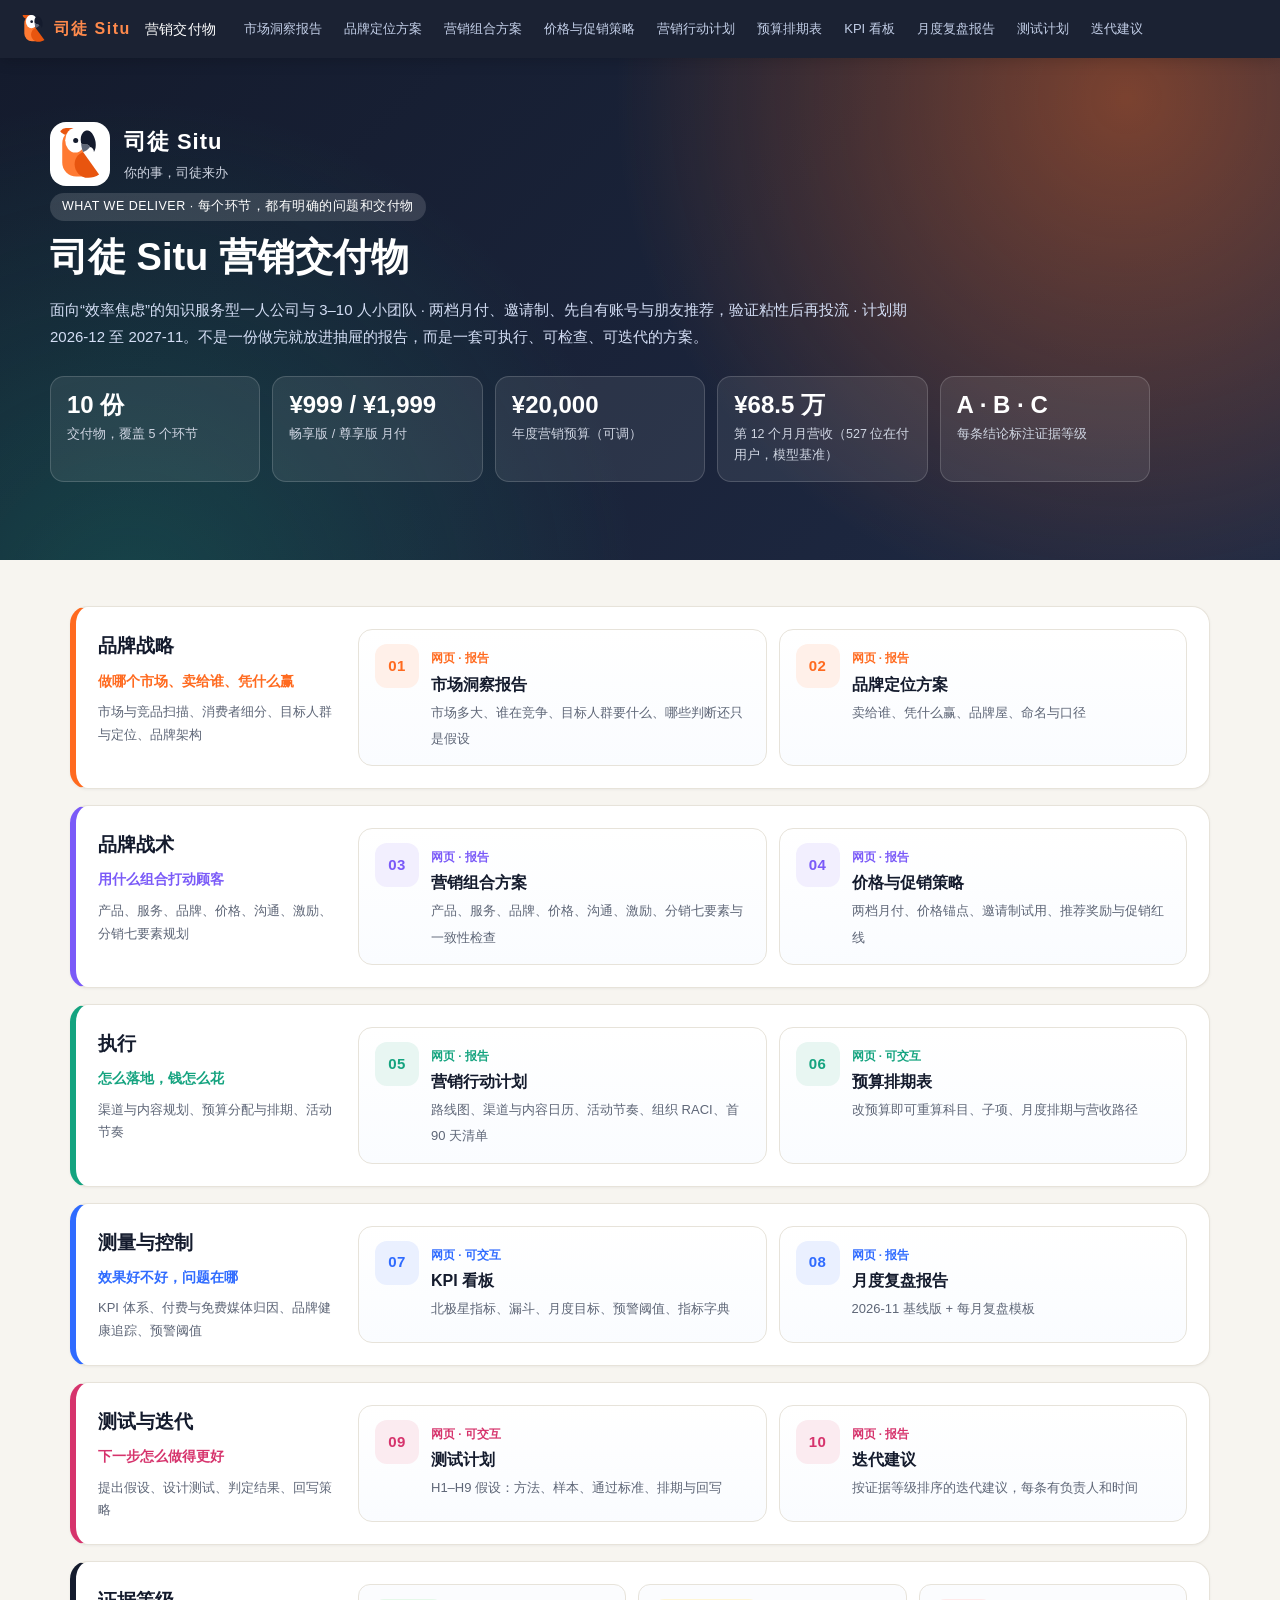
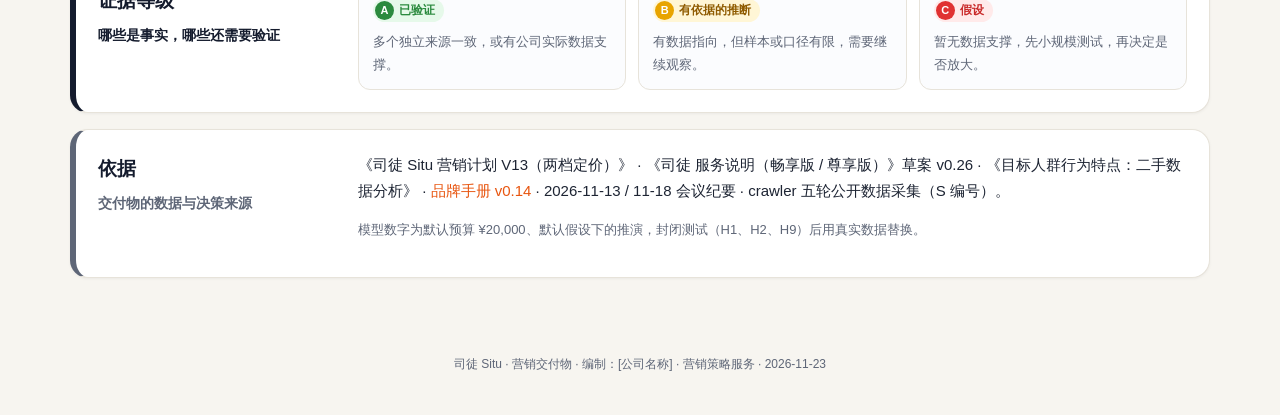
==== public/index.html @ c304c750 "司徒 Situ 营销交付物（10 份，HTML 版）" ====
<!DOCTYPE html>
<html lang="zh-CN"><head><meta charset="UTF-8"><meta name="viewport" content="width=device-width, initial-scale=1">
<title>司徒 Situ · 营销交付物</title><link rel="icon" href="favicon.svg"><link rel="stylesheet" href="assets/style.css"></head>
<body>
<header class="top"><a class="logo" href="index.html"><img src="assets/logo.svg" alt=""><b>司徒 Situ</b>营销交付物</a>
<nav class="topnav"><a href="d01.html">市场洞察报告</a><a href="d02.html">品牌定位方案</a><a href="d03.html">营销组合方案</a><a href="d04.html">价格与促销策略</a><a href="d05.html">营销行动计划</a><a href="d06.html">预算排期表</a><a href="d07.html">KPI 看板</a><a href="d08.html">月度复盘报告</a><a href="d09.html">测试计划</a><a href="d10.html">迭代建议</a></nav></header>
<section class="home-hero"><div class="in">
<div class="brand"><img src="assets/logo.svg" alt="司徒 Situ"><div><b>司徒 Situ</b><span>你的事，司徒来办</span></div></div>
<span class="tag">WHAT WE DELIVER · 每个环节，都有明确的问题和交付物</span>
<h1>司徒 Situ 营销交付物</h1>
<p>面向“效率焦虑”的知识服务型一人公司与 3–10 人小团队 · 两档月付、邀请制、先自有账号与朋友推荐，验证粘性后再投流 · 计划期 2026-12 至 2027-11。不是一份做完就放进抽屉的报告，而是一套可执行、可检查、可迭代的方案。</p>
<div class="cards" style="margin-top:26px;max-width:1100px"><div class="cardk" style="background:rgba(255,255,255,.08);border-color:rgba(255,255,255,.16)"><div class="v" style="color:#fff">10 份</div><div class="l" style="color:#cfd5e2">交付物，覆盖 5 个环节</div></div><div class="cardk" style="background:rgba(255,255,255,.08);border-color:rgba(255,255,255,.16)"><div class="v" style="color:#fff">¥999 / ¥1,999</div><div class="l" style="color:#cfd5e2">畅享版 / 尊享版 月付</div></div><div class="cardk" style="background:rgba(255,255,255,.08);border-color:rgba(255,255,255,.16)"><div class="v" style="color:#fff">¥20,000</div><div class="l" style="color:#cfd5e2">年度营销预算（可调）</div></div><div class="cardk" style="background:rgba(255,255,255,.08);border-color:rgba(255,255,255,.16)"><div class="v" style="color:#fff">¥68.5 万</div><div class="l" style="color:#cfd5e2">第 12 个月月营收（527 位在付用户，模型基准）</div></div><div class="cardk" style="background:rgba(255,255,255,.08);border-color:rgba(255,255,255,.16)"><div class="v" style="color:#fff">A · B · C</div><div class="l" style="color:#cfd5e2">每条结论标注证据等级</div></div></div></div></section>
<div class="wrap">
<section class="stage" style="--c:#FF6A1F"><div><h3>品牌战略</h3><div class="q">做哪个市场、卖给谁、凭什么赢</div><div class="w">市场与竞品扫描、消费者细分、目标人群与定位、品牌架构</div></div><div class="ds"><a class="dcard" href="d01.html"><span class="ic">01</span><div><em>网页 · 报告</em><b>市场洞察报告</b><span>市场多大、谁在竞争、目标人群要什么、哪些判断还只是假设</span></div></a><a class="dcard" href="d02.html"><span class="ic">02</span><div><em>网页 · 报告</em><b>品牌定位方案</b><span>卖给谁、凭什么赢、品牌屋、命名与口径</span></div></a></div></section><section class="stage" style="--c:#7a5af8"><div><h3>品牌战术</h3><div class="q">用什么组合打动顾客</div><div class="w">产品、服务、品牌、价格、沟通、激励、分销七要素规划</div></div><div class="ds"><a class="dcard" href="d03.html"><span class="ic">03</span><div><em>网页 · 报告</em><b>营销组合方案</b><span>产品、服务、品牌、价格、沟通、激励、分销七要素与一致性检查</span></div></a><a class="dcard" href="d04.html"><span class="ic">04</span><div><em>网页 · 报告</em><b>价格与促销策略</b><span>两档月付、价格锚点、邀请制试用、推荐奖励与促销红线</span></div></a></div></section><section class="stage" style="--c:#14A37F"><div><h3>执行</h3><div class="q">怎么落地，钱怎么花</div><div class="w">渠道与内容规划、预算分配与排期、活动节奏</div></div><div class="ds"><a class="dcard" href="d05.html"><span class="ic">05</span><div><em>网页 · 报告</em><b>营销行动计划</b><span>路线图、渠道与内容日历、活动节奏、组织 RACI、首 90 天清单</span></div></a><a class="dcard" href="d06.html"><span class="ic">06</span><div><em>网页 · 可交互</em><b>预算排期表</b><span>改预算即可重算科目、子项、月度排期与营收路径</span></div></a></div></section><section class="stage" style="--c:#2f6bff"><div><h3>测量与控制</h3><div class="q">效果好不好，问题在哪</div><div class="w">KPI 体系、付费与免费媒体归因、品牌健康追踪、预警阈值</div></div><div class="ds"><a class="dcard" href="d07.html"><span class="ic">07</span><div><em>网页 · 可交互</em><b>KPI 看板</b><span>北极星指标、漏斗、月度目标、预警阈值、指标字典</span></div></a><a class="dcard" href="d08.html"><span class="ic">08</span><div><em>网页 · 报告</em><b>月度复盘报告</b><span>2026-11 基线版 + 每月复盘模板</span></div></a></div></section><section class="stage" style="--c:#d6336c"><div><h3>测试与迭代</h3><div class="q">下一步怎么做得更好</div><div class="w">提出假设、设计测试、判定结果、回写策略</div></div><div class="ds"><a class="dcard" href="d09.html"><span class="ic">09</span><div><em>网页 · 可交互</em><b>测试计划</b><span>H1–H9 假设：方法、样本、通过标准、排期与回写</span></div></a><a class="dcard" href="d10.html"><span class="ic">10</span><div><em>网页 · 报告</em><b>迭代建议</b><span>按证据等级排序的迭代建议，每条有负责人和时间</span></div></a></div></section>
<section class="stage" style="--c:#141B2D"><div><h3>证据等级</h3><div class="q">哪些是事实，哪些还需要验证</div></div>
<div class="evgrid" style="margin:0"><div><span class="ev eva"><i>A</i>已验证</span><p>多个独立来源一致，或有公司实际数据支撑。</p></div>
<div><span class="ev evb"><i>B</i>有依据的推断</span><p>有数据指向，但样本或口径有限，需要继续观察。</p></div>
<div><span class="ev evc"><i>C</i>假设</span><p>暂无数据支撑，先小规模测试，再决定是否放大。</p></div></div></section>
<section class="stage" style="--c:#5E6677"><div><h3>依据</h3><div class="q">交付物的数据与决策来源</div></div>
<div><p style="margin-top:0">《司徒 Situ 营销计划 V13（两档定价）》 · 《司徒 服务说明（畅享版 / 尊享版）》草案 v0.26 · 《目标人群行为特点：二手数据分析》 · <a href="https://situ-brand-book.accrepo.com" target="_blank" rel="noopener">品牌手册 v0.14</a> · 2026-11-13 / 11-18 会议纪要 · crawler 五轮公开数据采集（S 编号）。</p>
<p class="note">模型数字为默认预算 ¥20,000、默认假设下的推演，封闭测试（H1、H2、H9）后用真实数据替换。</p></div></section>
</div>
<footer>司徒 Situ · 营销交付物 · 编制：[公司名称] · 营销策略服务 · 2026-11-23</footer>
</body></html>
---- public/assets/style.css ----
:root{--navy:#141B2D;--blue:#E8550F;--teal:#14A37F;--ink:#1d2433;--muted:#5E6677;--line:#E7E3DA;--bg:#F7F5F0;--card:#fff;
--s-strategy:#FF6A1F;--s-tactics:#7a5af8;--s-execution:#14A37F;--s-control:#2f6bff;--s-iterate:#d6336c}
*{box-sizing:border-box}
html{scroll-behavior:smooth;scroll-padding-top:78px}
body{margin:0;font-family:-apple-system,BlinkMacSystemFont,"Segoe UI","PingFang SC","Hiragino Sans GB","Microsoft YaHei","Noto Sans SC",sans-serif;color:var(--ink);background:var(--bg);line-height:1.75;font-size:15px;-webkit-font-smoothing:antialiased}
a{color:var(--blue);text-decoration:none}a:hover{text-decoration:underline}
/* 顶栏 */
.top{position:sticky;top:0;z-index:30;display:flex;align-items:center;gap:18px;padding:0 22px;height:58px;background:rgba(20,27,45,.97);backdrop-filter:blur(6px);box-shadow:0 2px 14px rgba(0,0,0,.18)}
.logo{color:#fff;white-space:nowrap;font-size:14px;letter-spacing:.3px}.logo b{font-size:16px;letter-spacing:1.5px;margin-right:6px;color:#FF8A4C}.logo:hover{text-decoration:none}
.topnav{display:flex;gap:2px;overflow-x:auto;scrollbar-width:none;flex:1}.topnav::-webkit-scrollbar{display:none}
.topnav a{color:#c3cfe8;font-size:13px;padding:6px 10px;border-radius:7px;white-space:nowrap}
.topnav a:hover{background:rgba(255,255,255,.1);color:#fff;text-decoration:none}.topnav a.on{background:#fff;color:var(--navy);font-weight:700}
/* 封面 */
.hero{color:#fff;padding:46px 24px 40px;background:linear-gradient(135deg,#141B2D 0%,#1f2a44 58%,var(--sc,#FF6A1F) 150%)}
.stage-strategy{--sc:var(--s-strategy)}.stage-tactics{--sc:var(--s-tactics)}.stage-execution{--sc:var(--s-execution)}.stage-control{--sc:var(--s-control)}.stage-iterate{--sc:var(--s-iterate)}
.hero .in{max-width:1180px;margin:0 auto}
.crumb{font-size:13px;color:#b8c7e6}.crumb a{color:#dbe6ff}
.hero h1{font-size:34px;line-height:1.3;margin:10px 0 8px;display:flex;align-items:center;gap:12px}
.hero .ic{font-size:30px;background:rgba(255,255,255,.14);border-radius:14px;width:52px;height:52px;display:inline-flex;align-items:center;justify-content:center}
.hero .sub{color:#d4def5;max-width:880px;margin:0 0 18px}
.meta{display:flex;flex-wrap:wrap;gap:10px;align-items:stretch}
.meta>div{background:rgba(255,255,255,.1);border:1px solid rgba(255,255,255,.16);border-radius:10px;padding:6px 12px;font-size:13px}
.meta>div span{display:block;font-size:11px;color:#a9bbe0}
.dl{margin-left:auto;align-self:center;background:#fff;color:var(--navy);font-weight:700;border-radius:999px;padding:9px 18px;font-size:13px;box-shadow:0 4px 14px rgba(0,0,0,.2)}
.dl:hover{text-decoration:none;transform:translateY(-1px)}
/* 布局 */
.layout{max-width:1180px;margin:0 auto;padding:26px 20px 40px;display:grid;grid-template-columns:230px 1fr;gap:28px;align-items:start}
.toc{position:sticky;top:78px;max-height:calc(100vh - 96px);overflow:auto;background:var(--card);border:1px solid var(--line);border-radius:14px;padding:14px 10px;font-size:13px}
.toc .tt{font-weight:700;color:var(--navy);padding:0 8px 8px;border-bottom:1px solid var(--line);margin-bottom:6px}
.toc a{display:block;color:var(--muted);padding:4px 8px;border-radius:6px;line-height:1.45}
.toc a.t2{padding-left:20px;font-size:12.5px}.toc a:hover{background:#f1f4fa;text-decoration:none;color:var(--ink)}
.toc a.on{background:#FFF1E6;color:var(--blue);font-weight:700}
.doc{background:var(--card);border:1px solid var(--line);border-radius:18px;padding:34px 40px;min-width:0;box-shadow:0 1px 3px rgba(16,24,40,.05)}
/* 标题与正文 */
.doc h2.h1{font-size:22px;color:var(--navy);margin:38px 0 14px;padding-bottom:10px;border-bottom:2px solid var(--line);position:relative}
.doc h2.h1:first-child{margin-top:0}
.doc h2.h1::before{content:"";position:absolute;left:0;bottom:-2px;width:64px;height:2px;background:var(--blue)}
.doc h3.h2{font-size:17.5px;color:var(--navy);margin:28px 0 10px;padding-left:12px;border-left:4px solid var(--blue)}
.doc h4.h3{font-size:15.5px;color:var(--blue);margin:22px 0 8px}
.doc p{margin:8px 0 12px}.doc ul,.doc ol{margin:6px 0 14px;padding-left:22px}.doc li{margin:4px 0}
.note{font-size:13px;color:var(--muted)}
sup.ref{font-size:10.5px;margin-left:1px}sup.ref a{color:#8796b0;font-weight:600}sup.ref a:hover{color:var(--blue)}
/* 证据等级 */
.ev{display:inline-flex;align-items:center;gap:5px;font-size:12px;font-weight:700;border-radius:999px;padding:1px 9px 1px 2px;white-space:nowrap;vertical-align:1px}
.ev i{font-style:normal;width:19px;height:19px;border-radius:50%;display:inline-flex;align-items:center;justify-content:center;color:#fff;font-size:11px}
.eva{background:#e6f9ea;color:#2b8a3e}.eva i{background:#2b8a3e}.evb{background:#fff6d6;color:#8f5b00}.evb i{background:#e8a400}.evc{background:#ffeaea;color:#c92a2a}.evc i{background:#e03131}
.evgrid{display:grid;grid-template-columns:repeat(3,1fr);gap:12px;margin:10px 0 18px}
.evgrid>div{border:1px solid var(--line);border-radius:12px;padding:12px 14px;background:#fbfcfe}.evgrid p{font-size:13px;color:var(--muted);margin:8px 0 0}
/* 表格 */
.tw{overflow-x:auto;border:1px solid var(--line);border-radius:12px;margin:10px 0 18px;box-shadow:0 1px 2px rgba(16,24,40,.04)}
table{width:100%;border-collapse:collapse;font-size:13.5px;line-height:1.6}
th{background:#F3EFE6;color:#1d2433;font-weight:700;text-align:left;padding:9px 11px;border-bottom:1px solid #E4DED1;position:sticky;top:0}
td{padding:8px 11px;border-bottom:1px solid #eef1f6;vertical-align:top}
tbody tr:nth-child(even) td{background:#fafbfd}tbody tr:hover td{background:#FFF5EE}tbody tr:last-child td{border-bottom:0}
td.nw,.nw{white-space:nowrap}td.r,th.r{text-align:right}
table.src td{font-size:12.5px}tr.hl td{background:#fff3c4!important;transition:background .4s}
/* 两列信息 */
.kv{display:grid;grid-template-columns:150px 1fr;border:1px solid var(--line);border-radius:12px;overflow:hidden;margin:10px 0 18px}
.kv-k{background:#f3f6fb;font-weight:700;color:#33415c;padding:10px 14px;border-bottom:1px solid var(--line);font-size:13.5px}
.kv-v{padding:10px 14px;border-bottom:1px solid var(--line);font-size:14px}
.kv>div:nth-last-child(-n+2){border-bottom:0}
/* 提示框 */
.box{display:flex;gap:12px;border-radius:14px;padding:14px 18px;margin:12px 0 18px;border:1px solid}
.box .bi{font-size:18px;line-height:1.5}.box>div{flex:1}
.box.info{background:#FFF5EE;border-color:#FFD9C2}.box.ok{background:#ebfbee;border-color:#c3ecca}.box.warn{background:#fff6e8;border-color:#ffdcae}.box.red{background:#fff0f0;border-color:#ffc9c9}
figure{margin:16px 0 22px;text-align:center}figure img{max-width:100%;border:1px solid var(--line);border-radius:12px;background:#fff}
figcaption{font-size:12.5px;color:var(--muted);margin-top:6px}
hr.sep{border:0;border-top:1px dashed var(--line);margin:30px 0}
/* 翻页 */
.pager{display:flex;justify-content:space-between;gap:10px;margin-top:38px;padding-top:18px;border-top:1px solid var(--line);font-size:14px}
.pager a{background:#f1f4fa;border-radius:10px;padding:9px 14px;color:var(--navy)}.pager a:hover{background:#e2eafb;text-decoration:none}
footer{text-align:center;color:var(--muted);font-size:12px;padding:10px 16px 40px}
/* 卡片与指标 */
.cards{display:grid;grid-template-columns:repeat(auto-fit,minmax(170px,1fr));gap:12px;margin:12px 0 20px}
.cardk{background:linear-gradient(180deg,#FFFAF5,#fff);border:1px solid var(--line);border-radius:14px;padding:14px 16px}
.cardk .v{font-size:24px;font-weight:800;color:var(--navy);line-height:1.2}.cardk .l{font-size:12.5px;color:var(--muted);margin-top:4px}
.pill{display:inline-block;font-size:12px;border-radius:999px;padding:1px 10px;background:#eef1f6;color:#33415c;white-space:nowrap}
.p1{background:#ffeaea;color:#c92a2a;font-weight:700}.p2{background:#fff6d6;color:#8f5b00;font-weight:700}.p3{background:#eef1f6;color:#5d6b82}
.ok-t{color:#2b8a3e;font-weight:700}.warn-t{color:#b35c00;font-weight:700}.bad-t{color:#c92a2a;font-weight:700}
.ctrl{display:flex;flex-wrap:wrap;gap:12px;align-items:center;background:#FFF7F0;border:1px solid #FFD9C2;border-radius:14px;padding:14px 16px;margin:10px 0 16px}
.ctrl label{font-size:13px;color:var(--muted)}.ctrl input[type=number]{font-size:18px;font-weight:700;width:150px;padding:6px 10px;border:1px solid #E4CDB8;border-radius:8px;color:var(--navy)}
.ctrl button,.chips button{border:1px solid #E4CDB8;background:#fff;border-radius:999px;padding:5px 12px;cursor:pointer;font-size:13px;font-family:inherit}
.ctrl button:hover,.chips button:hover{background:#FFF1E6}.chips button.on{background:var(--navy);color:#fff;border-color:var(--navy)}
.chips{display:flex;flex-wrap:wrap;gap:6px;margin:8px 0 12px}
.bar{height:9px;border-radius:6px;background:#e9edf5;overflow:hidden;min-width:80px}.bar>i{display:block;height:100%;background:linear-gradient(90deg,var(--blue),var(--teal))}
.heat td.m{text-align:right;font-variant-numeric:tabular-nums}
.gantt td.g{padding:4px 2px}.gantt .on{display:block;height:14px;border-radius:4px;background:linear-gradient(90deg,#5b8cff,#00a99d)}
/* 首页 */
.home-hero{padding:64px 24px 58px;background:radial-gradient(circle at 88% 8%,rgba(255,106,31,.42),transparent 42%),radial-gradient(circle at 10% 110%,rgba(20,163,127,.28),transparent 40%),linear-gradient(135deg,#141B2D 0%,#1f2a44 100%);color:#fff}
.home-hero .in{max-width:1180px;margin:0 auto}.home-hero h1{font-size:38px;line-height:1.3;margin:12px 0}.home-hero p{color:#d4def5;max-width:860px}
.tag{display:inline-block;background:rgba(255,255,255,.14);border-radius:999px;padding:3px 12px;font-size:12.5px;letter-spacing:.5px}
.wrap{max-width:1180px;margin:0 auto;padding:30px 20px 50px}
.stage{display:grid;grid-template-columns:240px 1fr;gap:20px;background:#fff;border:1px solid var(--line);border-radius:18px;padding:22px;margin:16px 0;box-shadow:0 1px 3px rgba(16,24,40,.05);border-left:6px solid var(--c)}
.stage h3{margin:0 0 6px;font-size:19px;color:var(--navy)}.stage .q{font-weight:700;color:var(--c);font-size:14px}.stage .w{font-size:13px;color:var(--muted);margin-top:8px}
.stage .ds{display:grid;grid-template-columns:repeat(auto-fit,minmax(250px,1fr));gap:12px}
.dcard{display:flex;gap:12px;align-items:flex-start;border:1px solid var(--line);border-radius:14px;padding:14px 16px;color:var(--ink);background:linear-gradient(180deg,#fff,#fafcff);transition:.15s}
.dcard:hover{text-decoration:none;border-color:var(--c);box-shadow:0 6px 20px rgba(13,27,61,.1);transform:translateY(-2px)}
.dcard .ic{font-size:24px;width:44px;height:44px;flex:none;border-radius:12px;background:#f1f4fa;display:flex;align-items:center;justify-content:center}
.dcard b{display:block;font-size:16px;color:var(--navy)}.dcard span{font-size:13px;color:var(--muted)}.dcard em{font-style:normal;font-size:11.5px;color:var(--c);font-weight:700}
@media(max-width:960px){.layout{grid-template-columns:1fr}.toc{position:static;max-height:none}.doc{padding:22px 18px}.hero h1{font-size:26px}.stage{grid-template-columns:1fr}.evgrid{grid-template-columns:1fr}.kv{grid-template-columns:1fr}.kv-k{border-bottom:0}.topnav{display:none}}
@media print{.top,.toc,.pager,.dl{display:none}.layout{display:block;padding:0}.doc{border:0;box-shadow:none;padding:0}.hero{background:#0d1b3d!important;-webkit-print-color-adjust:exact;print-color-adjust:exact}th{position:static}}
.box .bi{flex:none;width:24px;height:24px;border-radius:50%;display:inline-flex;align-items:center;justify-content:center;font-size:14px;font-weight:800;color:#fff;margin-top:1px}
.box.info .bi{background:#FF6A1F}.box.ok .bi{background:#2b8a3e}.box.warn .bi{background:#e8590c}.box.red .bi{background:#e03131}
.hero .ic,.dcard .ic{font-weight:800;letter-spacing:.5px}.hero .ic{font-size:20px}.dcard .ic{font-size:15px;color:var(--c);background:color-mix(in srgb,var(--c) 10%,#fff)}
table.nwh th{white-space:nowrap}
table.heat td:first-child,table.heat td:nth-child(2),table.heat th{white-space:nowrap}

/* 司徒 Situ 品牌 */
.logo{display:flex;align-items:center;gap:8px}.logo img{height:28px;width:auto}
.home-hero .brand{display:flex;align-items:center;gap:14px;margin-bottom:6px}.home-hero .brand img{height:64px;background:#fff;border-radius:16px;padding:6px 8px}
.home-hero .brand b{font-size:22px;letter-spacing:1px}.home-hero .brand span{display:block;font-size:13px;color:#cfd5e2}
.doc h2.h1::before{background:linear-gradient(90deg,#FF6A1F,#FFB37F)}
.hero{position:relative;overflow:hidden}.hero::after{content:"";position:absolute;right:6%;top:28px;width:150px;height:178px;background:url(logo.svg) no-repeat center/contain;opacity:.12}
.bar>i{background:linear-gradient(90deg,#FF6A1F,#FFB37F)}
.gantt .on{background:linear-gradient(90deg,#FF8A4C,#14A37F)}
.quote{border-left:4px solid #FF6A1F;background:#FFFAF5;padding:12px 18px;border-radius:0 12px 12px 0;margin:12px 0 18px;font-size:15.5px;color:#141B2D}
.slogan{font-size:26px;font-weight:800;color:#141B2D;letter-spacing:1px}
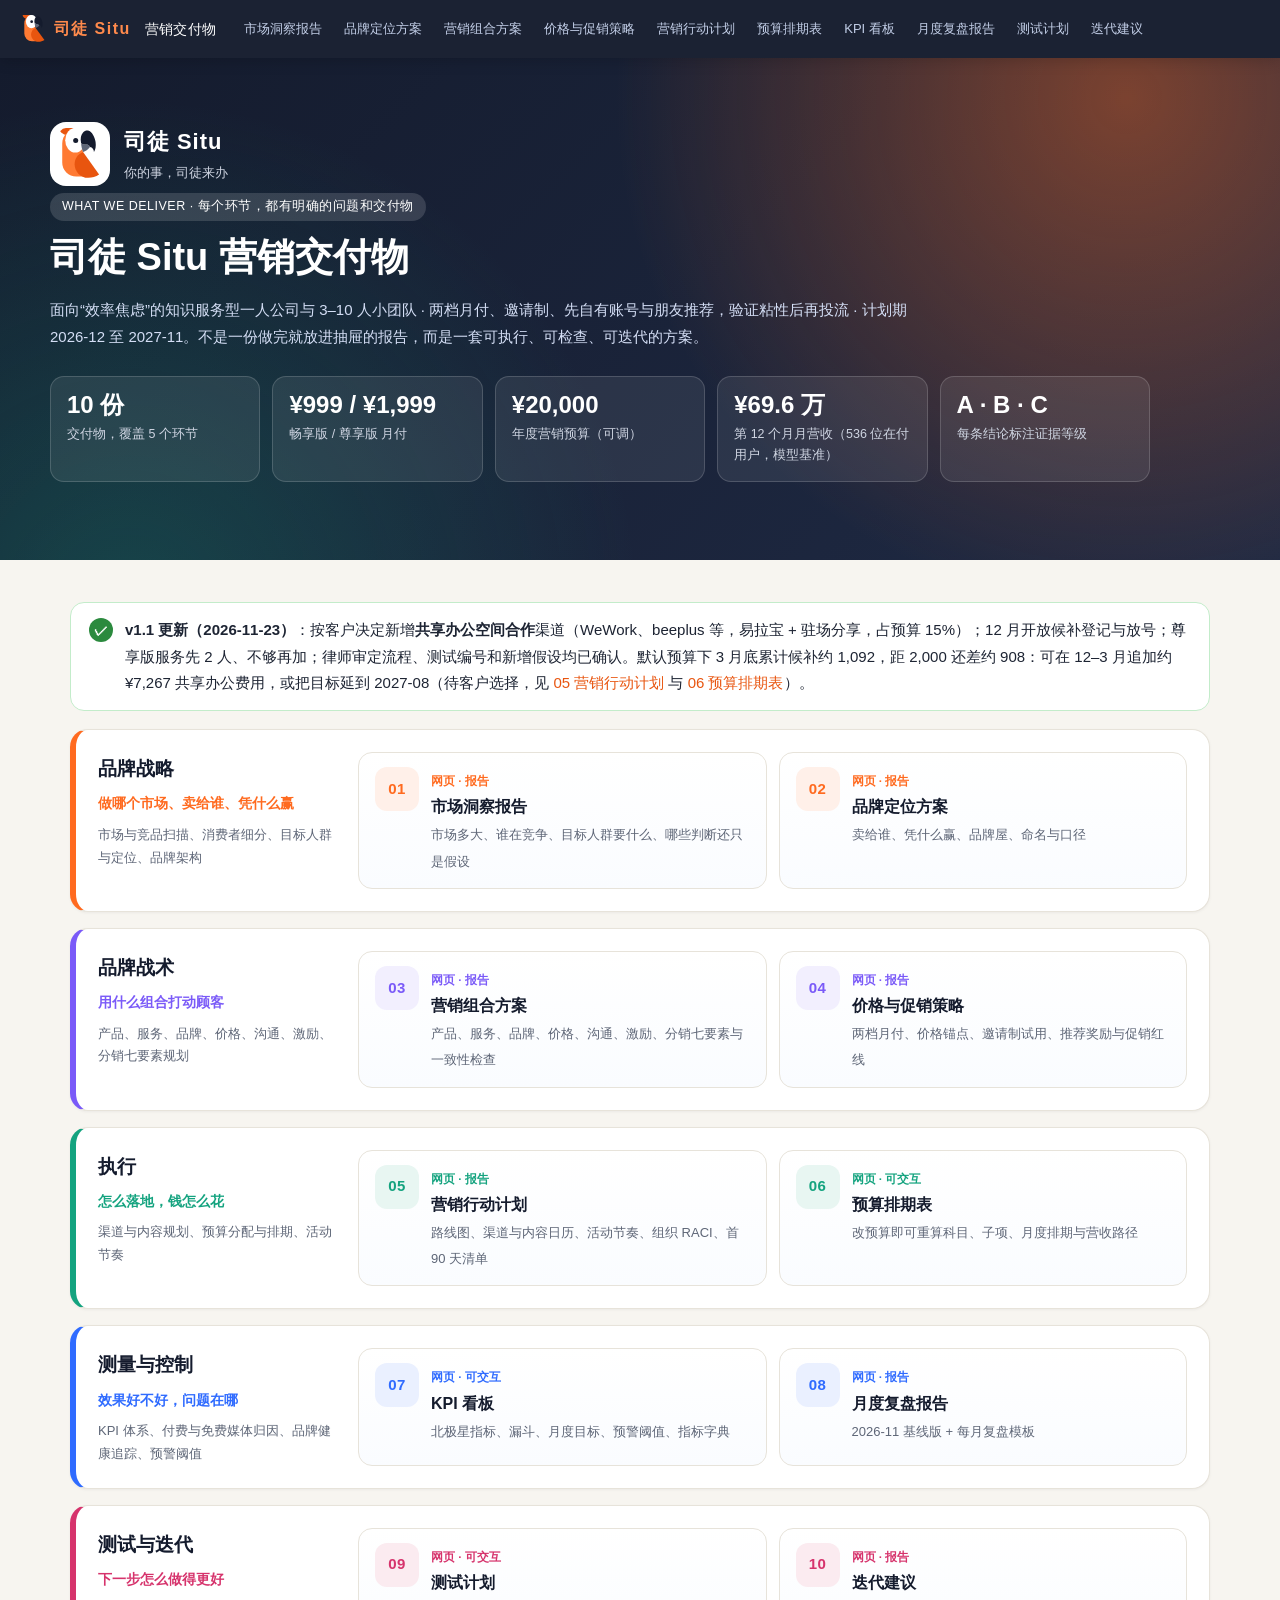
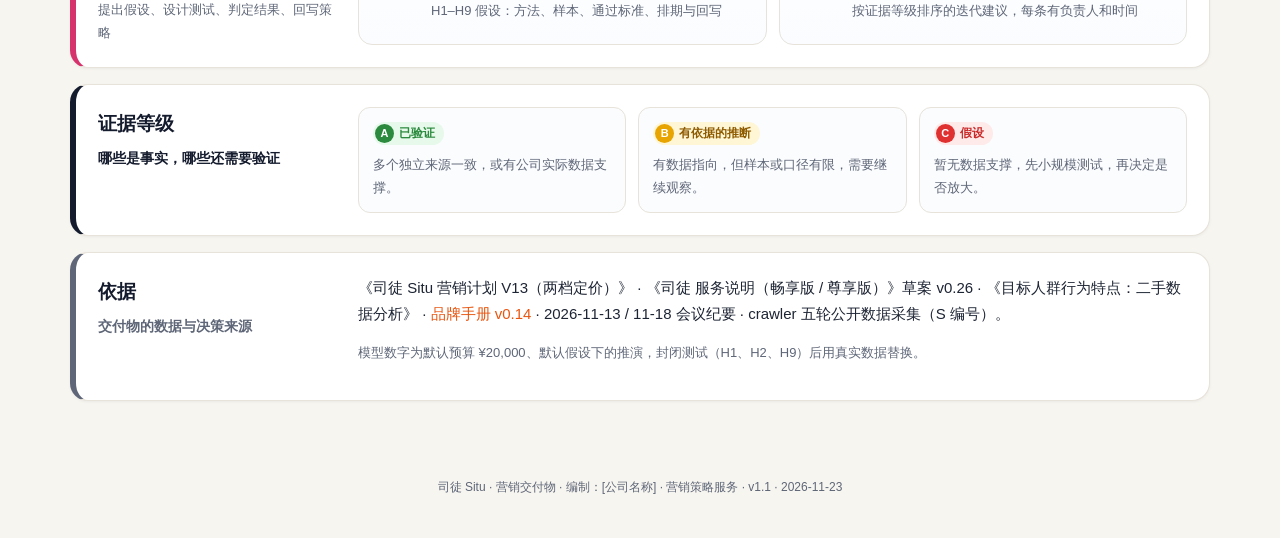
==== commit 9fbc5883: "v1.1：新增共享办公空间渠道，落实客户 7 项决定" ====
--- a/public/index.html
+++ b/public/index.html
@@ -9,8 +9,9 @@
 <span class="tag">WHAT WE DELIVER · 每个环节，都有明确的问题和交付物</span>
 <h1>司徒 Situ 营销交付物</h1>
 <p>面向“效率焦虑”的知识服务型一人公司与 3–10 人小团队 · 两档月付、邀请制、先自有账号与朋友推荐，验证粘性后再投流 · 计划期 2026-12 至 2027-11。不是一份做完就放进抽屉的报告，而是一套可执行、可检查、可迭代的方案。</p>
-<div class="cards" style="margin-top:26px;max-width:1100px"><div class="cardk" style="background:rgba(255,255,255,.08);border-color:rgba(255,255,255,.16)"><div class="v" style="color:#fff">10 份</div><div class="l" style="color:#cfd5e2">交付物，覆盖 5 个环节</div></div><div class="cardk" style="background:rgba(255,255,255,.08);border-color:rgba(255,255,255,.16)"><div class="v" style="color:#fff">¥999 / ¥1,999</div><div class="l" style="color:#cfd5e2">畅享版 / 尊享版 月付</div></div><div class="cardk" style="background:rgba(255,255,255,.08);border-color:rgba(255,255,255,.16)"><div class="v" style="color:#fff">¥20,000</div><div class="l" style="color:#cfd5e2">年度营销预算（可调）</div></div><div class="cardk" style="background:rgba(255,255,255,.08);border-color:rgba(255,255,255,.16)"><div class="v" style="color:#fff">¥68.5 万</div><div class="l" style="color:#cfd5e2">第 12 个月月营收（527 位在付用户，模型基准）</div></div><div class="cardk" style="background:rgba(255,255,255,.08);border-color:rgba(255,255,255,.16)"><div class="v" style="color:#fff">A · B · C</div><div class="l" style="color:#cfd5e2">每条结论标注证据等级</div></div></div></div></section>
+<div class="cards" style="margin-top:26px;max-width:1100px"><div class="cardk" style="background:rgba(255,255,255,.08);border-color:rgba(255,255,255,.16)"><div class="v" style="color:#fff">10 份</div><div class="l" style="color:#cfd5e2">交付物，覆盖 5 个环节</div></div><div class="cardk" style="background:rgba(255,255,255,.08);border-color:rgba(255,255,255,.16)"><div class="v" style="color:#fff">¥999 / ¥1,999</div><div class="l" style="color:#cfd5e2">畅享版 / 尊享版 月付</div></div><div class="cardk" style="background:rgba(255,255,255,.08);border-color:rgba(255,255,255,.16)"><div class="v" style="color:#fff">¥20,000</div><div class="l" style="color:#cfd5e2">年度营销预算（可调）</div></div><div class="cardk" style="background:rgba(255,255,255,.08);border-color:rgba(255,255,255,.16)"><div class="v" style="color:#fff">¥69.6 万</div><div class="l" style="color:#cfd5e2">第 12 个月月营收（536 位在付用户，模型基准）</div></div><div class="cardk" style="background:rgba(255,255,255,.08);border-color:rgba(255,255,255,.16)"><div class="v" style="color:#fff">A · B · C</div><div class="l" style="color:#cfd5e2">每条结论标注证据等级</div></div></div></div></section>
 <div class="wrap">
+<div class="box ok" style="background:#fff"><span class="bi">✓</span><div><b>v1.1 更新（2026-11-23）</b>：按客户决定新增<b>共享办公空间合作</b>渠道（WeWork、beeplus 等，易拉宝 + 驻场分享，占预算 15%）；12 月开放候补登记与放号；尊享版服务先 2 人、不够再加；律师审定流程、测试编号和新增假设均已确认。默认预算下 3 月底累计候补约 1,092，距 2,000 还差约 908：可在 12–3 月追加约 ¥7,267 共享办公费用，或把目标延到 2027-08（待客户选择，见 <a href="d05.html">05 营销行动计划</a> 与 <a href="d06.html">06 预算排期表</a>）。</div></div>
 <section class="stage" style="--c:#FF6A1F"><div><h3>品牌战略</h3><div class="q">做哪个市场、卖给谁、凭什么赢</div><div class="w">市场与竞品扫描、消费者细分、目标人群与定位、品牌架构</div></div><div class="ds"><a class="dcard" href="d01.html"><span class="ic">01</span><div><em>网页 · 报告</em><b>市场洞察报告</b><span>市场多大、谁在竞争、目标人群要什么、哪些判断还只是假设</span></div></a><a class="dcard" href="d02.html"><span class="ic">02</span><div><em>网页 · 报告</em><b>品牌定位方案</b><span>卖给谁、凭什么赢、品牌屋、命名与口径</span></div></a></div></section><section class="stage" style="--c:#7a5af8"><div><h3>品牌战术</h3><div class="q">用什么组合打动顾客</div><div class="w">产品、服务、品牌、价格、沟通、激励、分销七要素规划</div></div><div class="ds"><a class="dcard" href="d03.html"><span class="ic">03</span><div><em>网页 · 报告</em><b>营销组合方案</b><span>产品、服务、品牌、价格、沟通、激励、分销七要素与一致性检查</span></div></a><a class="dcard" href="d04.html"><span class="ic">04</span><div><em>网页 · 报告</em><b>价格与促销策略</b><span>两档月付、价格锚点、邀请制试用、推荐奖励与促销红线</span></div></a></div></section><section class="stage" style="--c:#14A37F"><div><h3>执行</h3><div class="q">怎么落地，钱怎么花</div><div class="w">渠道与内容规划、预算分配与排期、活动节奏</div></div><div class="ds"><a class="dcard" href="d05.html"><span class="ic">05</span><div><em>网页 · 报告</em><b>营销行动计划</b><span>路线图、渠道与内容日历、活动节奏、组织 RACI、首 90 天清单</span></div></a><a class="dcard" href="d06.html"><span class="ic">06</span><div><em>网页 · 可交互</em><b>预算排期表</b><span>改预算即可重算科目、子项、月度排期与营收路径</span></div></a></div></section><section class="stage" style="--c:#2f6bff"><div><h3>测量与控制</h3><div class="q">效果好不好，问题在哪</div><div class="w">KPI 体系、付费与免费媒体归因、品牌健康追踪、预警阈值</div></div><div class="ds"><a class="dcard" href="d07.html"><span class="ic">07</span><div><em>网页 · 可交互</em><b>KPI 看板</b><span>北极星指标、漏斗、月度目标、预警阈值、指标字典</span></div></a><a class="dcard" href="d08.html"><span class="ic">08</span><div><em>网页 · 报告</em><b>月度复盘报告</b><span>2026-11 基线版 + 每月复盘模板</span></div></a></div></section><section class="stage" style="--c:#d6336c"><div><h3>测试与迭代</h3><div class="q">下一步怎么做得更好</div><div class="w">提出假设、设计测试、判定结果、回写策略</div></div><div class="ds"><a class="dcard" href="d09.html"><span class="ic">09</span><div><em>网页 · 可交互</em><b>测试计划</b><span>H1–H9 假设：方法、样本、通过标准、排期与回写</span></div></a><a class="dcard" href="d10.html"><span class="ic">10</span><div><em>网页 · 报告</em><b>迭代建议</b><span>按证据等级排序的迭代建议，每条有负责人和时间</span></div></a></div></section>
 <section class="stage" style="--c:#141B2D"><div><h3>证据等级</h3><div class="q">哪些是事实，哪些还需要验证</div></div>
 <div class="evgrid" style="margin:0"><div><span class="ev eva"><i>A</i>已验证</span><p>多个独立来源一致，或有公司实际数据支撑。</p></div>
@@ -20,5 +21,5 @@
 <div><p style="margin-top:0">《司徒 Situ 营销计划 V13（两档定价）》 · 《司徒 服务说明（畅享版 / 尊享版）》草案 v0.26 · 《目标人群行为特点：二手数据分析》 · <a href="https://situ-brand-book.accrepo.com" target="_blank" rel="noopener">品牌手册 v0.14</a> · 2026-11-13 / 11-18 会议纪要 · crawler 五轮公开数据采集（S 编号）。</p>
 <p class="note">模型数字为默认预算 ¥20,000、默认假设下的推演，封闭测试（H1、H2、H9）后用真实数据替换。</p></div></section>
 </div>
-<footer>司徒 Situ · 营销交付物 · 编制：[公司名称] · 营销策略服务 · 2026-11-23</footer>
+<footer>司徒 Situ · 营销交付物 · 编制：[公司名称] · 营销策略服务 · v1.1 · 2026-11-23</footer>
 </body></html>
